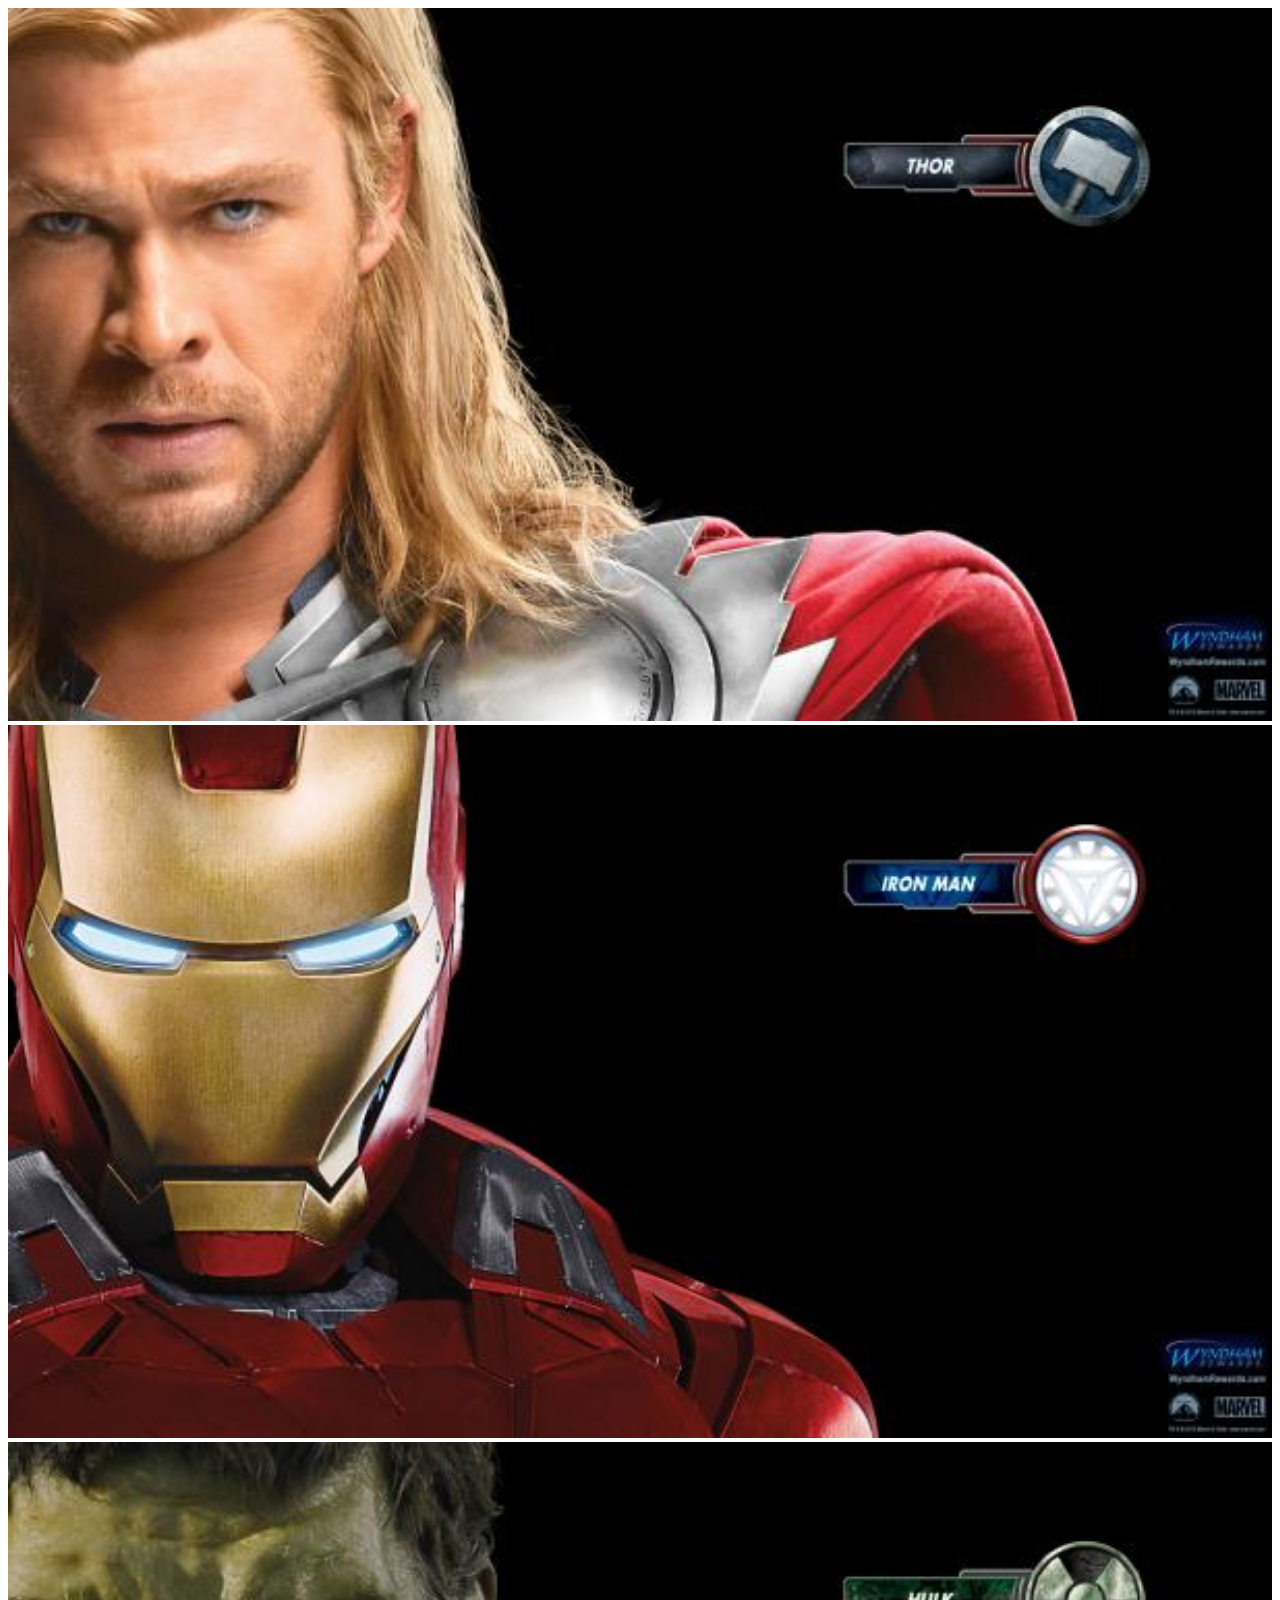
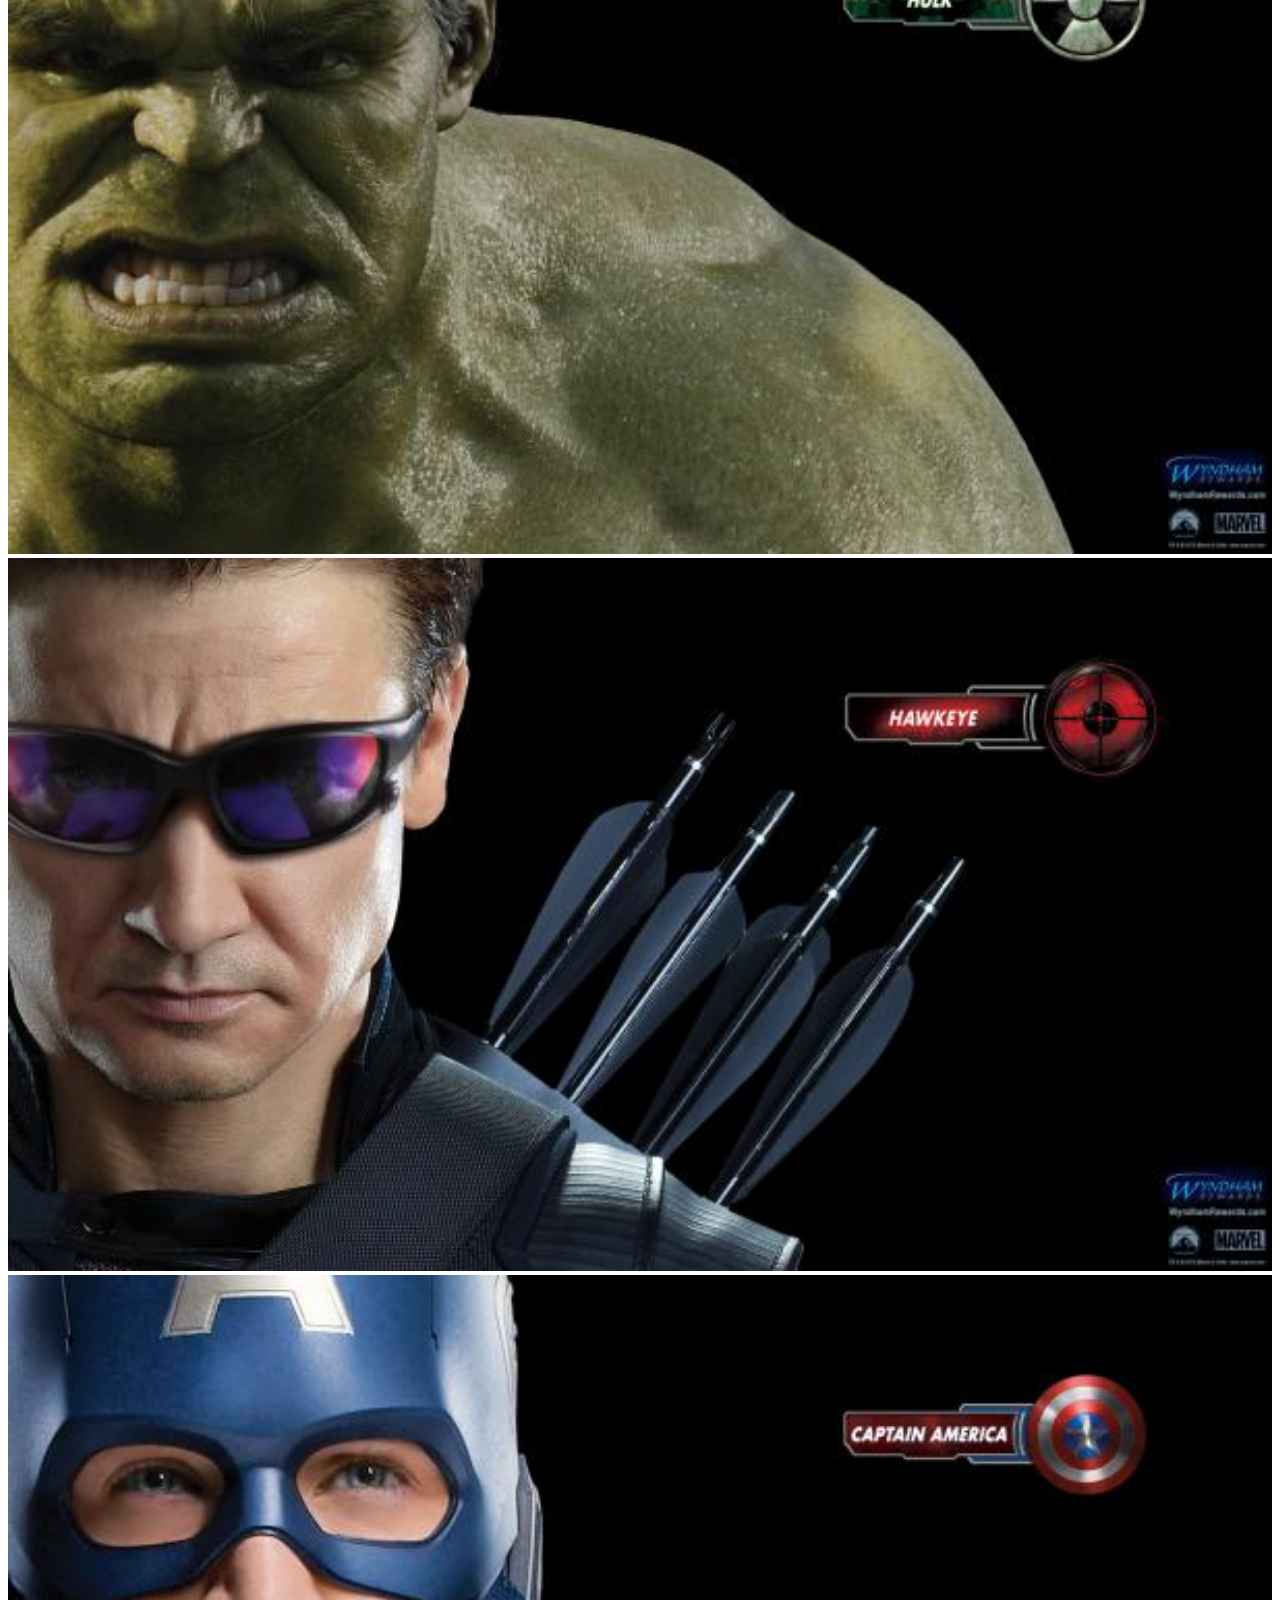
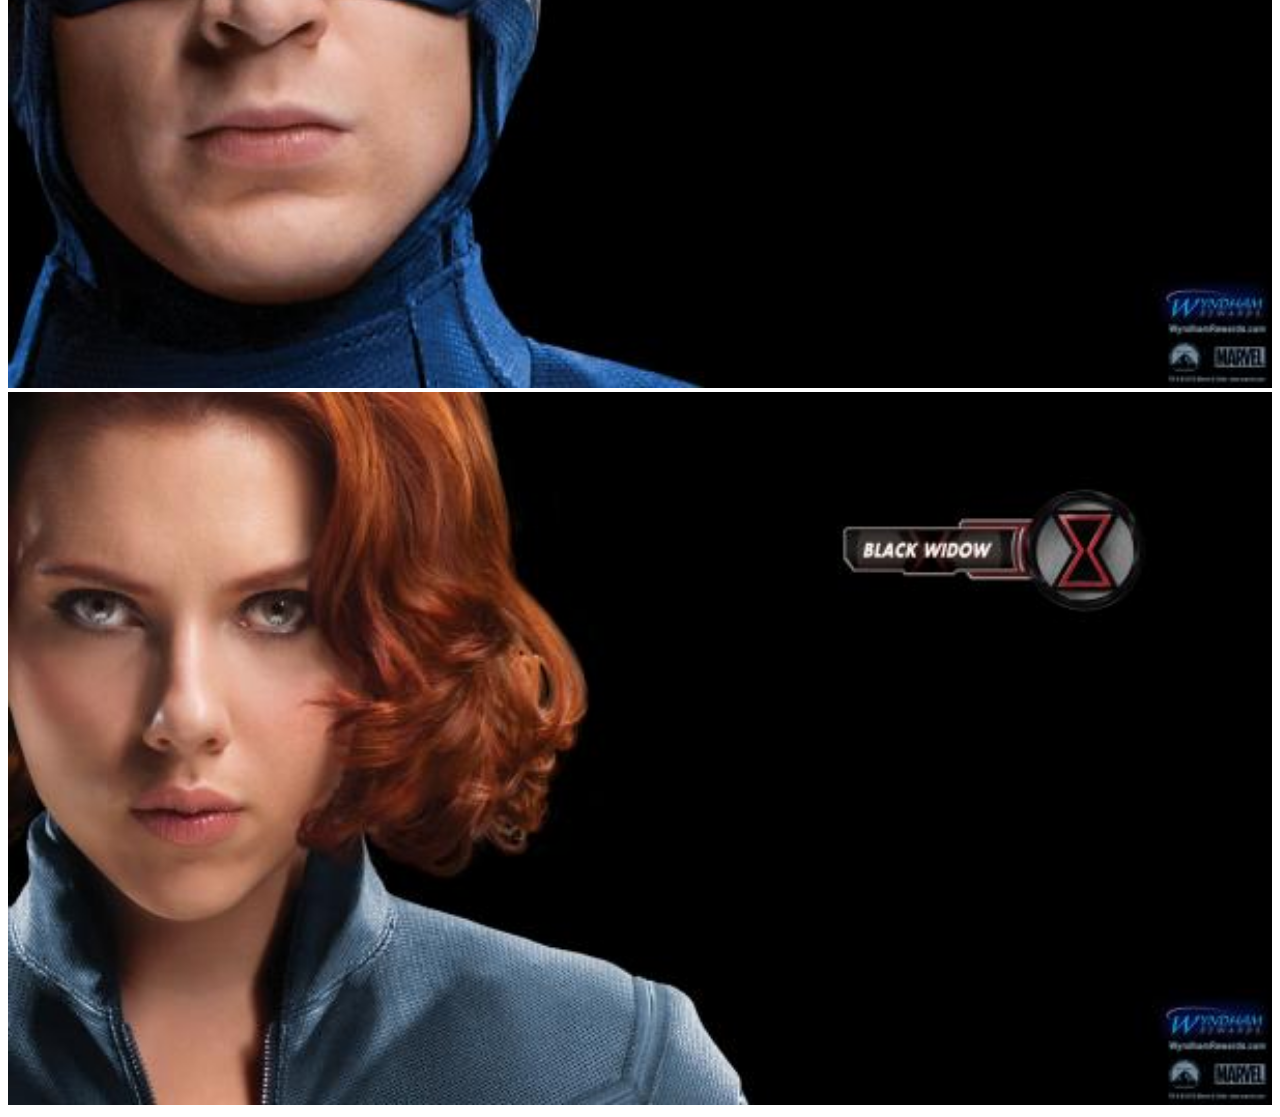
==== Week 2_Avengers App/index.html @ ba9d9dd6 "Added new lines of Code" ====
<!DOCTYPE html>
<html>
<head>
    <meta charset="UTF-8" />
    <title>Avengers</title>
    <link rel="stylesheet" href="styles.css" />
</head>
<body>
    <div class="gallery">
        <a href="avenger_01.html"> <img src="images/avengers_01.jpg" alt="avengers_01" /></a>
        <a href="avenger_02.html"> <img src="images/avengers_02.jpg" alt="avengers_02" /></a>
        <img src="images/avengers_03.jpg" alt="avengers_03" />
        <img src="images/avengers_04.jpg" alt="avengers_04" />
        <img src="images/avengers_05.jpg" alt="avengers_05" />
        <img src="images/avengers_06.jpg" alt="avengers_06" />
    </div>    
</body>
</html>
---- Week 2_Avengers App/styles.css ----
.gallery img {
    width: 100%;
}

h2 {
    color: blue;
    text-decoration: solid;
}

h4{

    color: blue;
    text-decoration: solid;
}
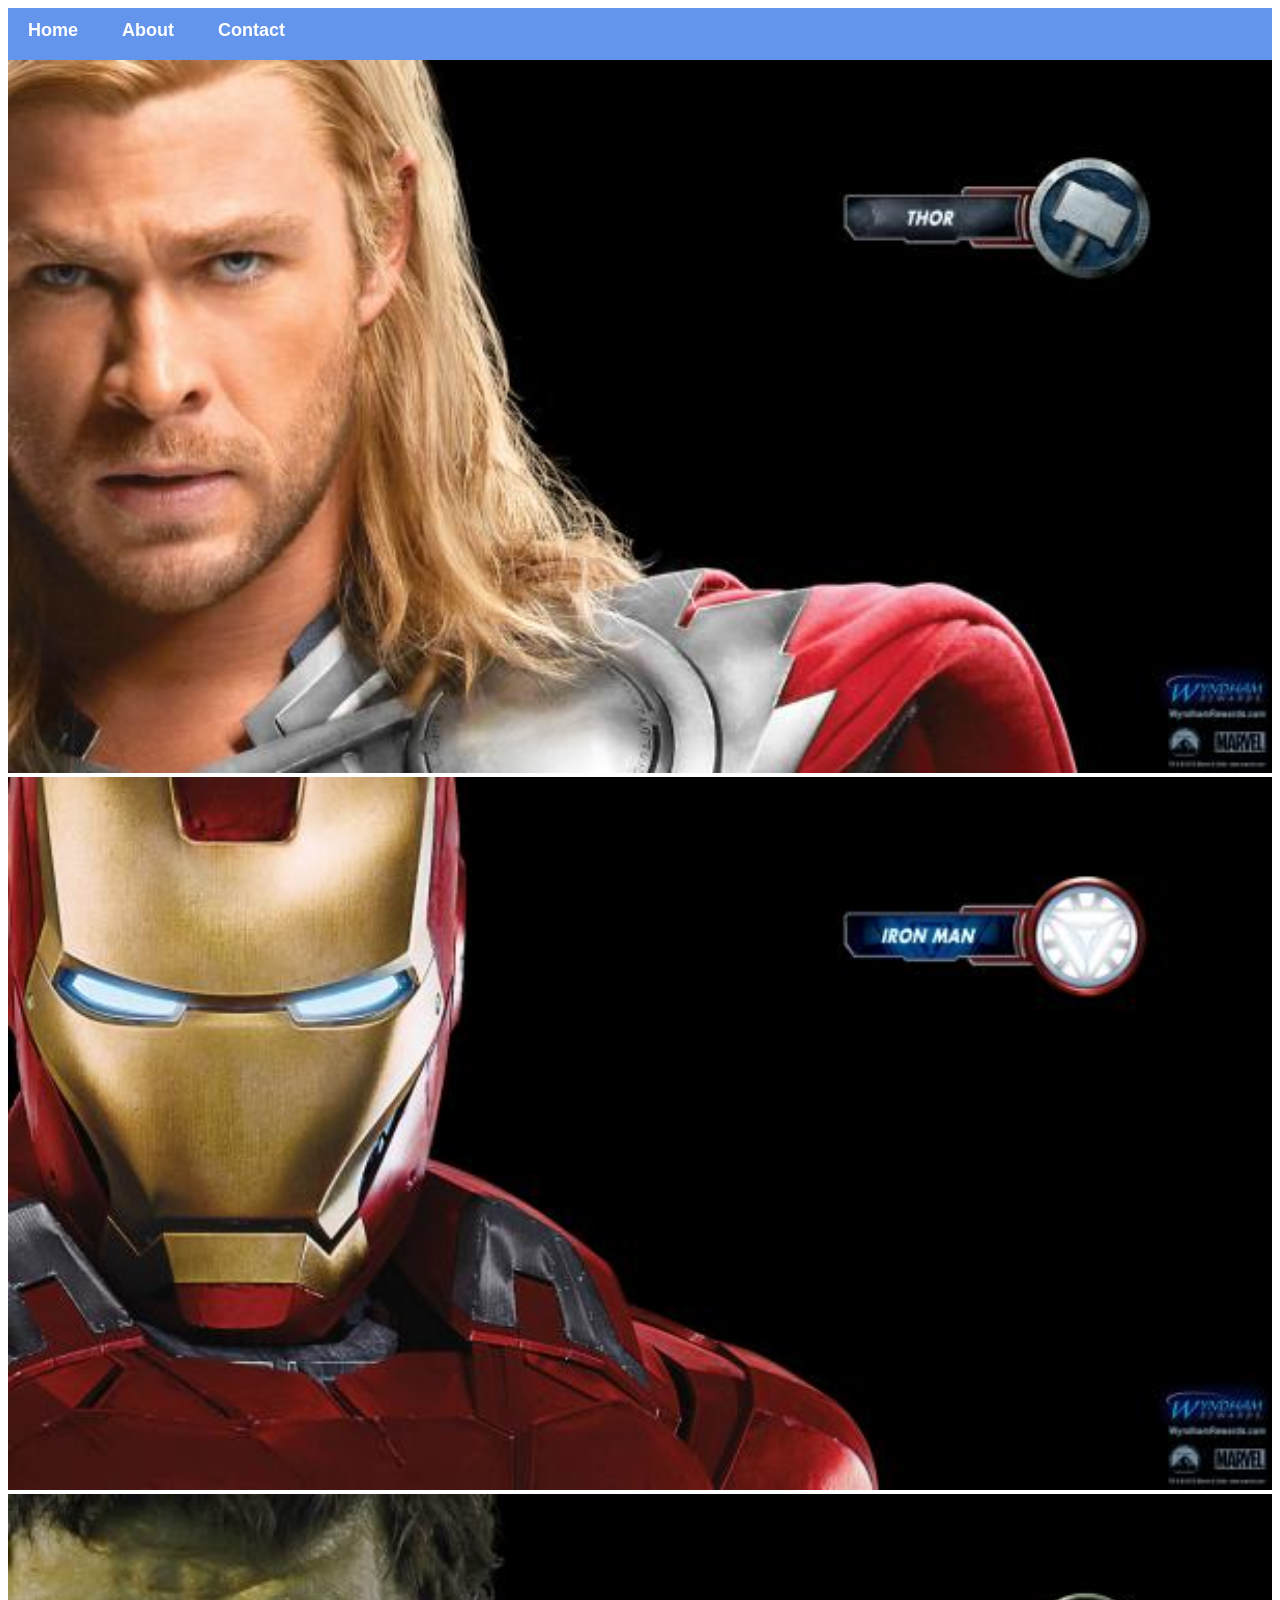
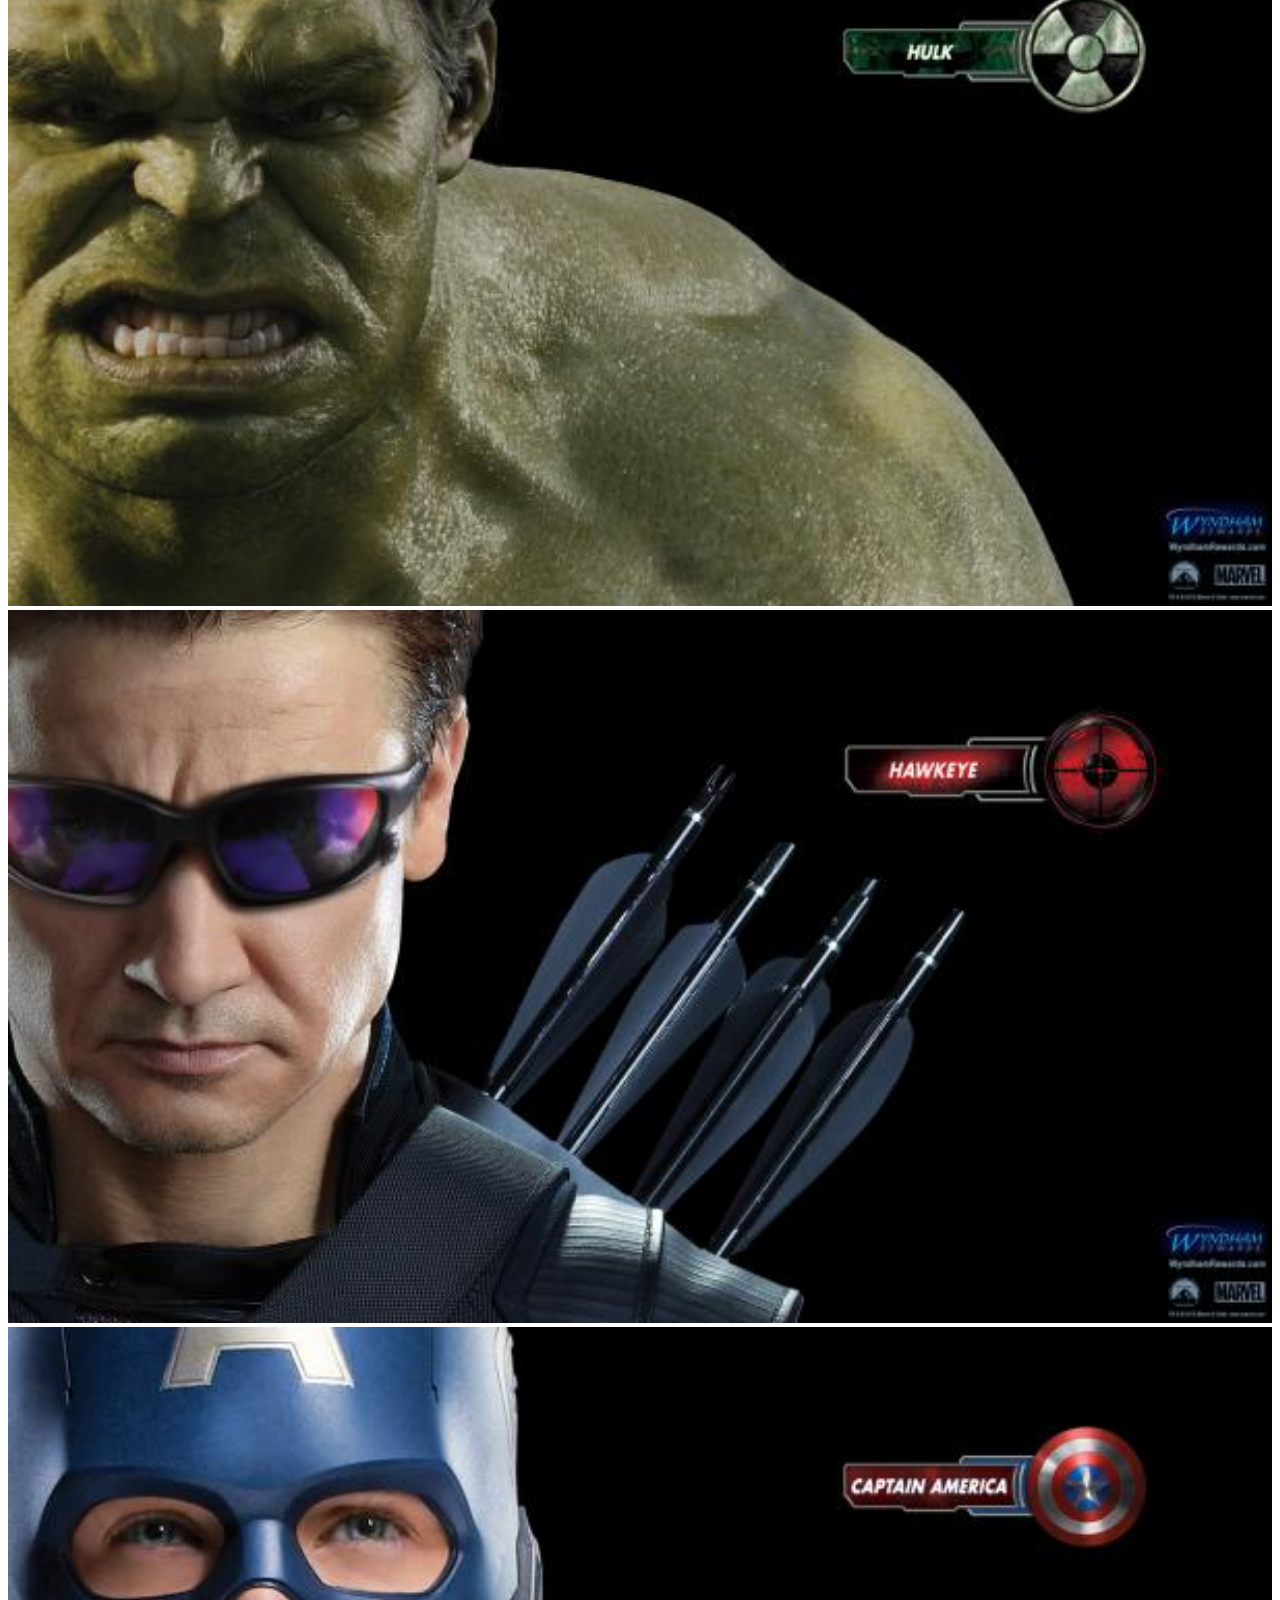
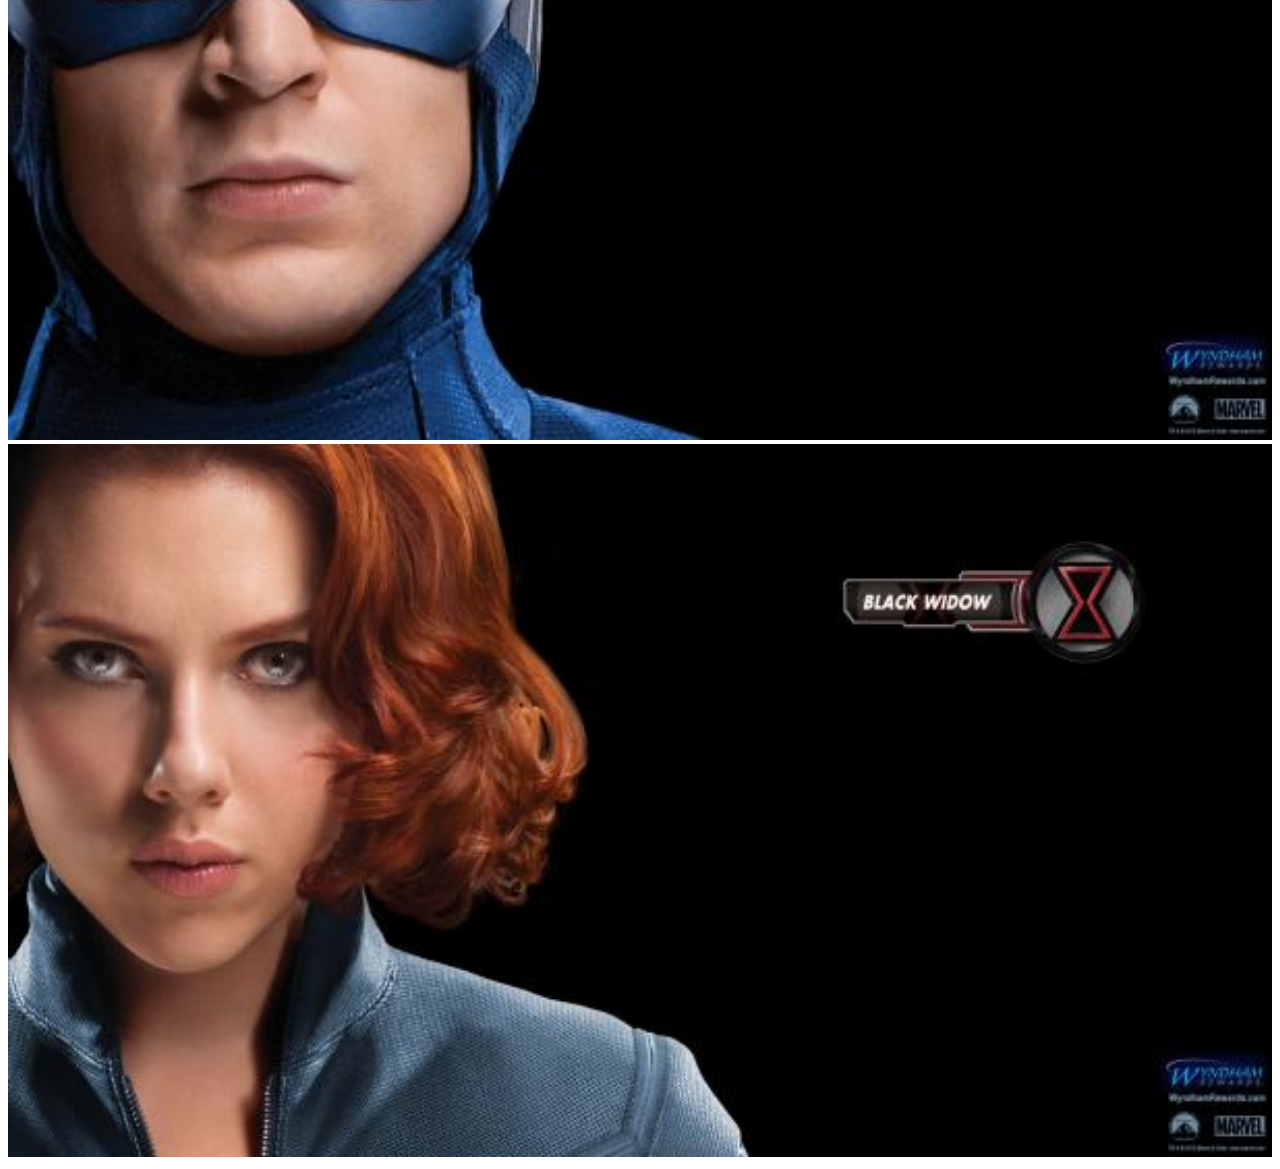
==== commit 55af2793: "modified lines of code" ====
--- a/Week 2_Avengers App/index.html
+++ b/Week 2_Avengers App/index.html
@@ -6,13 +6,18 @@
     <link rel="stylesheet" href="styles.css" />
 </head>
 <body>
+    <div id="menu">
+        <a href="#">Home</a>
+        <a href="#">About</a>
+        <a href="#">Contact</a>
+    </div>
     <div class="gallery">
         <a href="avenger_01.html"> <img src="images/avengers_01.jpg" alt="avengers_01" /></a>
         <a href="avenger_02.html"> <img src="images/avengers_02.jpg" alt="avengers_02" /></a>
-        <img src="images/avengers_03.jpg" alt="avengers_03" />
-        <img src="images/avengers_04.jpg" alt="avengers_04" />
-        <img src="images/avengers_05.jpg" alt="avengers_05" />
-        <img src="images/avengers_06.jpg" alt="avengers_06" />
+        <a href="avenger_03.html"> <img src="images/avengers_03.jpg" alt="avengers_03" /></a>
+        <a href="avenger_04.html"> <img src="images/avengers_04.jpg" alt="avengers_04" /></a>
+        <a href="avenger_05.html"> <img src="images/avengers_05.jpg" alt="avengers_05" /></a>
+        <a href="avenger_06.html"> <img src="images/avengers_06.jpg" alt="avengers_06" /></a>
     </div>    
 </body>
 </html>
--- a/Week 2_Avengers App/styles.css
+++ b/Week 2_Avengers App/styles.css
@@ -11,4 +11,26 @@
 
     color: blue;
     text-decoration: solid;
+}
+
+#menu{
+    width: 100%;
+    height: 40px;
+    background-color:cornflowerblue ;
+    padding-top: 12px;
+}
+
+#menu a{
+    color: white;
+    font-family: helvetica, sans-serif;
+    font-size: 18px;
+    text-decoration: none;
+    font-weight: 800;
+
+    padding-left: 20px;
+    padding-right: 20px;
+}
+
+#menu a:hover{
+    color: #5077bd;
 }
